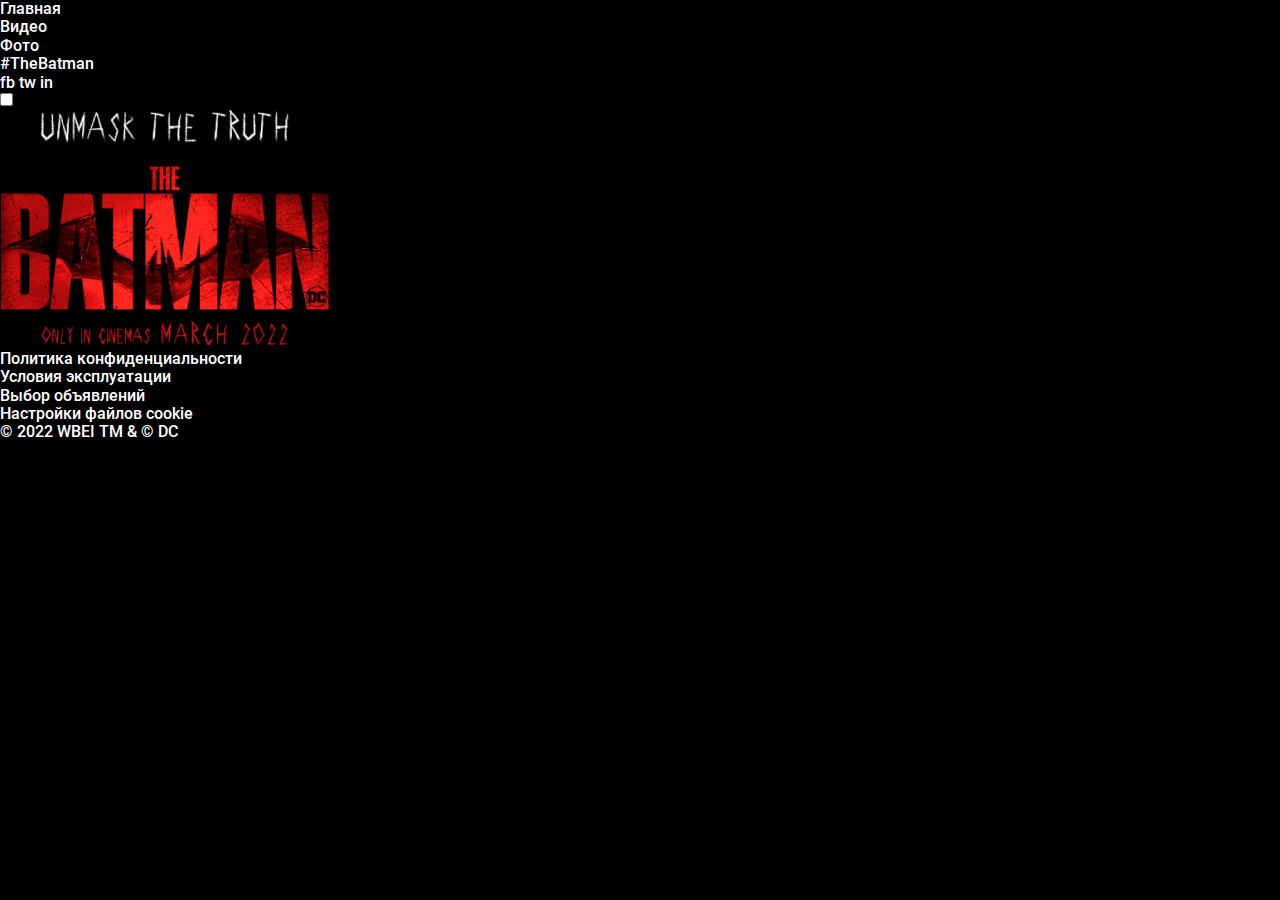
==== index.html @ de81dc01 "start_BATMAN" ====
<!DOCTYPE html>
<html lang="ru">
<head>
    <meta charset="UTF-8">
    <meta http-equiv="X-UA-Compatible" content="IE=edge">
    <meta name="viewport" content="width=device-width, initial-scale=1.0">
    <title>Batman 2022</title>

    <link rel="stylesheet" href="style/normalize.css">
    <link rel="stylesheet" href="style/style.css">
</head>
<body>
    <header class="header">
        <nav class="header__navigation navigation">
            <ul class="navigation__list">
                <li class="navigation__item">
                    <a class="navigation__link">Главная</a>
                </li>
                <li class="navigation__item">
                    <a class="navigation__link" href="video.html">Видео</a>
                </li>
                <li class="navigation__item">
                    <a class="navigation__link" href="photo.html">Фото</a>
                </li>
            </ul>
            <p class="header__hashtag">#TheBatman</p>

            <ul class="header__social social">
                <li class="social__item">
                    <a href="" class="social__link">fb</a>
                    <a href="" class="social__link">tw</a>
                    <a href="" class="social__link">in</a>
                </li>
            </ul>
        </nav>
        <div class="mute">
            <input class="mute__checkbox" type="checkbox" id="mute">
            <label for="mute" class="mute__label"></label>
        </div>
    </header>

    <main class="main">
        <img src="img/logo.png" alt="Логотип к фильму Бэтмен" class="logo" width="329" height="235">
    </main>

    <footer class="footer">
        <ul class="footer__links">
            <li><a href="#" class="footer__link">Политика конфиденциальности</a></li>
            <li><a href="#" class="footer__link">Условия эксплуатации</a></li>
            <li><a href="#" class="footer__link">Выбор объявлений</a></li>
            <li><a href="#" class="footer__link">Настройки файлов cookie</a></li>
        </ul>

        <p class="footer__copyright">© 2022 WBEI TM & © DC</p>
    </footer>
</body>
</html>
---- style/style.css ----
@font-face {
    font-family: Roboto;
    font-weight: 400;
    font-display: swap;
    src: local('Roboto'),
    url('../fonts/roboto-v29-latin_cyrillic-regular.woff2') format('woff2'),
    url('../fonts/roboto-v29-latin_cyrillic-regular.woff') format('woff');
}

@font-face {
    font-family: Roboto;
    font-weight: 400;
    font-display: swap;
    src: local('Roboto'),
    url('../fonts/roboto-v29-latin_cyrillic-500.woff2') format('woff2'),
    url('../fonts/roboto-v29-latin_cyrillic-500.woff') format('woff');
}

html {
    box-sizing: border-box;
}

*, *::after, *::before {
    box-sizing: inherit;
}

body {
    height: 100vh;
    min-width: 320px;
    font-family: Roboto, sans-serif;
    background-color: black;
    color: #fff;
}

img {
    max-width: 100%;
    height: auto;
}

button {
    padding: 0;
    cursor: pointer;
}

a {
    color: inherit;
    text-decoration: none;
}

ul {
    list-style: none;
    margin: 0;
    padding: 0;
}

h1, h2, h3, p {
    margin: 0;
}
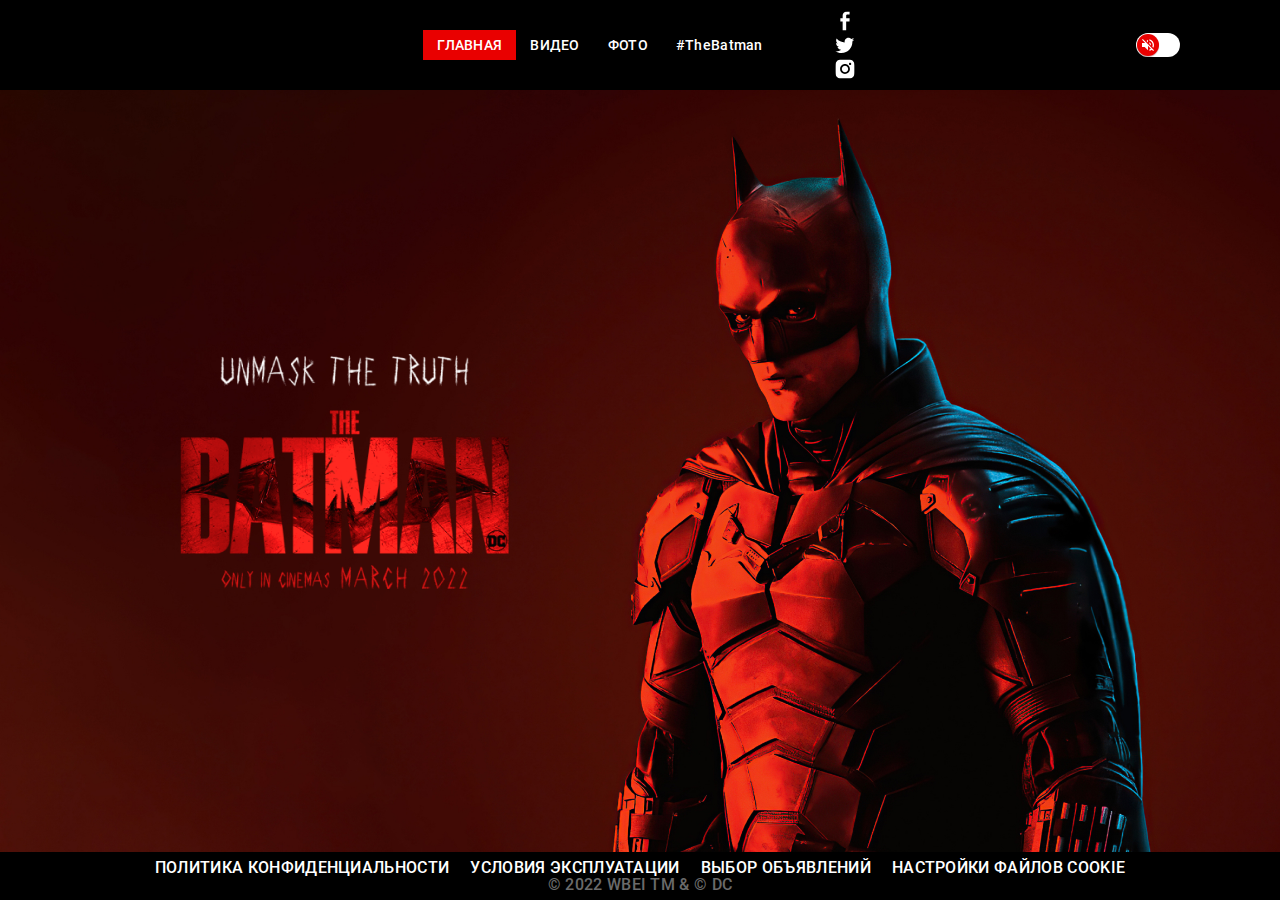
==== commit 8243287b: "style&bg" ====
--- a/index.html
+++ b/index.html
@@ -9,12 +9,14 @@
     <link rel="stylesheet" href="style/normalize.css">
     <link rel="stylesheet" href="style/style.css">
 </head>
+<button class="burger">menu</button>
 <body>
     <header class="header">
         <nav class="header__navigation navigation">
+            <button class="navigation__close"></button>
             <ul class="navigation__list">
                 <li class="navigation__item">
-                    <a class="navigation__link">Главная</a>
+                    <a class="navigation__link navigation__link_active">Главная</a>
                 </li>
                 <li class="navigation__item">
                     <a class="navigation__link" href="video.html">Видео</a>
@@ -27,9 +29,9 @@
 
             <ul class="header__social social">
                 <li class="social__item">
-                    <a href="" class="social__link">fb</a>
-                    <a href="" class="social__link">tw</a>
-                    <a href="" class="social__link">in</a>
+                    <a href="" class="social__link social__link_fb"></a>
+                    <a href="" class="social__link social__link_twitter"></a>
+                    <a href="" class="social__link social__link_instagram"></a>
                 </li>
             </ul>
         </nav>
@@ -39,7 +41,7 @@
         </div>
     </header>
 
-    <main class="main">
+    <main class="main main_index">
         <img src="img/logo.png" alt="Логотип к фильму Бэтмен" class="logo" width="329" height="235">
     </main>
 
--- a/style/style.css
+++ b/style/style.css
@@ -30,6 +30,9 @@
     font-family: Roboto, sans-serif;
     background-color: black;
     color: #fff;
+    display: flex;
+    flex-direction: column;
+    justify-content: space-between;
 }
 
 img {
@@ -55,4 +58,167 @@
 
 h1, h2, h3, p {
     margin: 0;
-}+}
+
+.header {
+    padding-top: 9px;
+    padding-bottom: 9px;
+    position: relative;
+}
+
+.navigation {
+    display: flex;
+    justify-content: center;
+    align-items: center;
+    font-weight: 500;
+    font-size: 14px;
+    line-height: 16px;
+    letter-spacing: 0.02em;
+}
+
+.navigation__list {
+    display: flex;
+    text-transform: uppercase;
+    margin-right: 14px;
+}
+
+.navigation__link {
+    padding: 7px 14px;
+    display: block;
+}
+
+.navigation__link_active {
+    background-color: #E90000;
+}
+
+.header__hashtag {
+    margin-right: 70px;
+}
+
+.social {
+    display: flex;
+    gap: 20px;
+}
+
+.social__link {
+    display: block;
+    width: 24px;
+    height: 24px;
+}
+
+.social__link_fb {
+    background-image: url('../img/fb.svg');
+}
+
+.social__link_twitter {
+    background-image: url('../img/tw.svg');
+}
+
+.social__link_instagram {
+    background-image: url('../img/inst.svg');
+}
+
+.navigation__social {
+    display: flex;
+}
+
+.burger {
+    display: none;
+}
+
+.mute {
+    position: absolute;
+    right: 100px;
+    top: 50%;
+    transform: translateY(-50%);
+    width: 44px;
+    height: 24px;
+    overflow: hidden;
+    background-color: #FFFFFF;
+    border-radius: 30px;
+}
+
+.mute__checkbox {
+    position: relative;
+    width: 100%;
+    height: 100%;
+    padding: 0;
+    margin: 0;
+    opacity: 0;
+    cursor: pointer;
+    z-index: 3;
+}
+
+.mute__label:before,
+.mute__label:after {
+    content: '' ;
+    position: absolute;
+    top: 1px;
+    left: 1px;
+    height: 22px;
+    width: 22px;
+    border-radius: 50%;
+    background-color: #E90000;
+    box-shadow: 0px 1px 1px rgba(69, 2, 2, 0.3);
+    transition: left 0.3s ease-in-out, right 0.3s ease-in-out;
+    background-position: center;
+    background-repeat: no-repeat;
+}
+
+.mute__label:before {
+    background-image: url('../img/OFF.svg');
+}
+
+.mute__label:after {
+    background-image: url('../img/ON.svg');
+    right: -22px;
+    left: auto;
+}
+
+.mute__checkbox:checked+.mute__label:before {
+    left: -22px
+}
+
+.mute__checkbox:checked+.mute__label:after {
+    right: 1px;
+}
+
+.navigation__close {
+    display: none;
+}
+
+.main {
+    flex-grow: 1;
+}
+
+.main_index {
+    display: flex;
+    align-items: center;
+    background-image: url('../img/bg.jpg');
+    background-position: top;
+    background-size: cover;
+    padding-left: 180px;
+}
+
+.footer {
+    padding-top: 10px;
+    padding-bottom: 10px;
+    display: flex;
+    flex-direction: column;
+    align-items: center;
+    line-height: 11px;
+    letter-spacing: 0.02em;
+    text-transform: uppercase;
+    
+}
+
+.footer__links {
+    display: flex;
+    margin-bottom: 6px;
+    gap: 21px;
+}
+
+.footer__copyright {
+    color: #6A6A6A;
+}
+
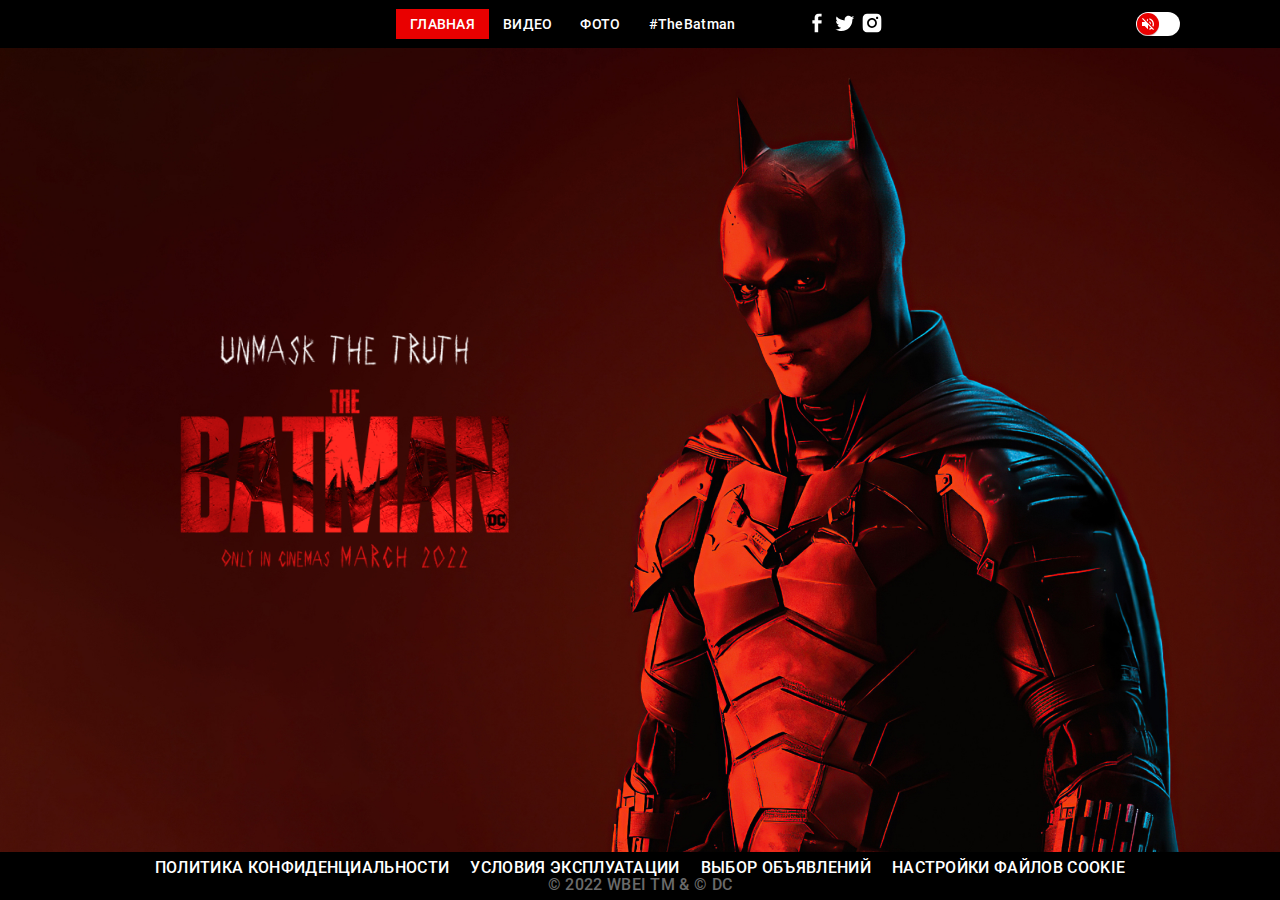
==== commit 0d28e308: "style" ====
--- a/index.html
+++ b/index.html
@@ -9,7 +9,7 @@
     <link rel="stylesheet" href="style/normalize.css">
     <link rel="stylesheet" href="style/style.css">
 </head>
-<button class="burger">menu</button>
+<button class="burger"></button>
 <body>
     <header class="header">
         <nav class="header__navigation navigation">
--- a/style/style.css
+++ b/style/style.css
@@ -101,7 +101,7 @@
 }
 
 .social__link {
-    display: block;
+    display: inline-block;
     width: 24px;
     height: 24px;
 }
@@ -200,6 +200,16 @@
     padding-left: 180px;
 }
 
+.logo {
+    animation: zoomIn 1s;
+}
+
+@keyframes zoomIn {
+    from {
+        transform: scale3d(0, 0, 0) 
+    }
+}
+
 .footer {
     padding-top: 10px;
     padding-bottom: 10px;
@@ -222,3 +232,116 @@
     color: #6A6A6A;
 }
 
+@media (max-width: 1024px) {
+.mute {
+    right: 20px;
+}
+
+.main_index {
+    padding-left: 60px;
+}
+}
+
+@media (max-width: 768px) {
+
+.header {
+        display: flex;
+        align-items: center;
+        padding-left: 20px;
+        padding-right: 20px;
+    }
+
+.burger {
+    display: block;
+    width: 20px;
+    height: 12px;
+    background-color: transparent;
+    background-image: url('../img/menu.svg');
+    border: none;
+}
+
+.navigation {
+    position: fixed;
+    top: 0;
+    left: 0;
+    bottom: 0;
+    width: 240px;
+    transform: translateX(-240px);
+    background: #260707;
+    flex-direction: column;
+    justify-content: flex-start;
+    padding-top: 90px;
+    text-align: center;
+    align-items: stretch;
+    transition: transform 0.3s ease-in-out;
+}
+
+.navigation_active {
+    transform: translateX(0);
+}
+
+.navigation__list {
+    flex-direction: column;
+    margin-right: 0;
+    gap: 6px;
+    margin-bottom: 6px;
+}
+
+.navigation__link {
+    padding-top: 12px;
+    padding-bottom: 12px;
+}
+
+.header__hashtag {
+    margin-right: 0;
+    margin-bottom: 40px;
+}
+
+.navigation__close {
+    position: absolute;
+    display: block;
+    top: 20;
+    left: 20;
+    width: 16px;
+    height: 16px;
+    background-image: url('../img/close.svg');
+    background-color: transparent;
+    border: none;
+}
+
+.social {
+    justify-content: center;
+}
+
+.main_index {
+    padding-left: 30px;
+}
+
+.logo {
+    width: 230px;
+}
+
+.footer {
+    padding-left: 20px;
+    padding-right: 20px;
+    text-align: center;
+}
+}
+
+@media (max-width: 580px) {
+    .main_index {
+        align-items: flex-end;
+        justify-content: center;
+        padding-bottom: 64px;
+        padding-left: 0;
+        background-image: linear-gradient(0.11deg, rgba(0, 0, 0, 0.76) 32.14%, rgba(255, 0, 0, 0) 72.56%), url(../img/photo.jpg);
+    }
+
+    .logo {
+        width: 125px;
+    }
+    .footer {
+        font-size: 6px;
+        line-height: 7px;
+    }
+}
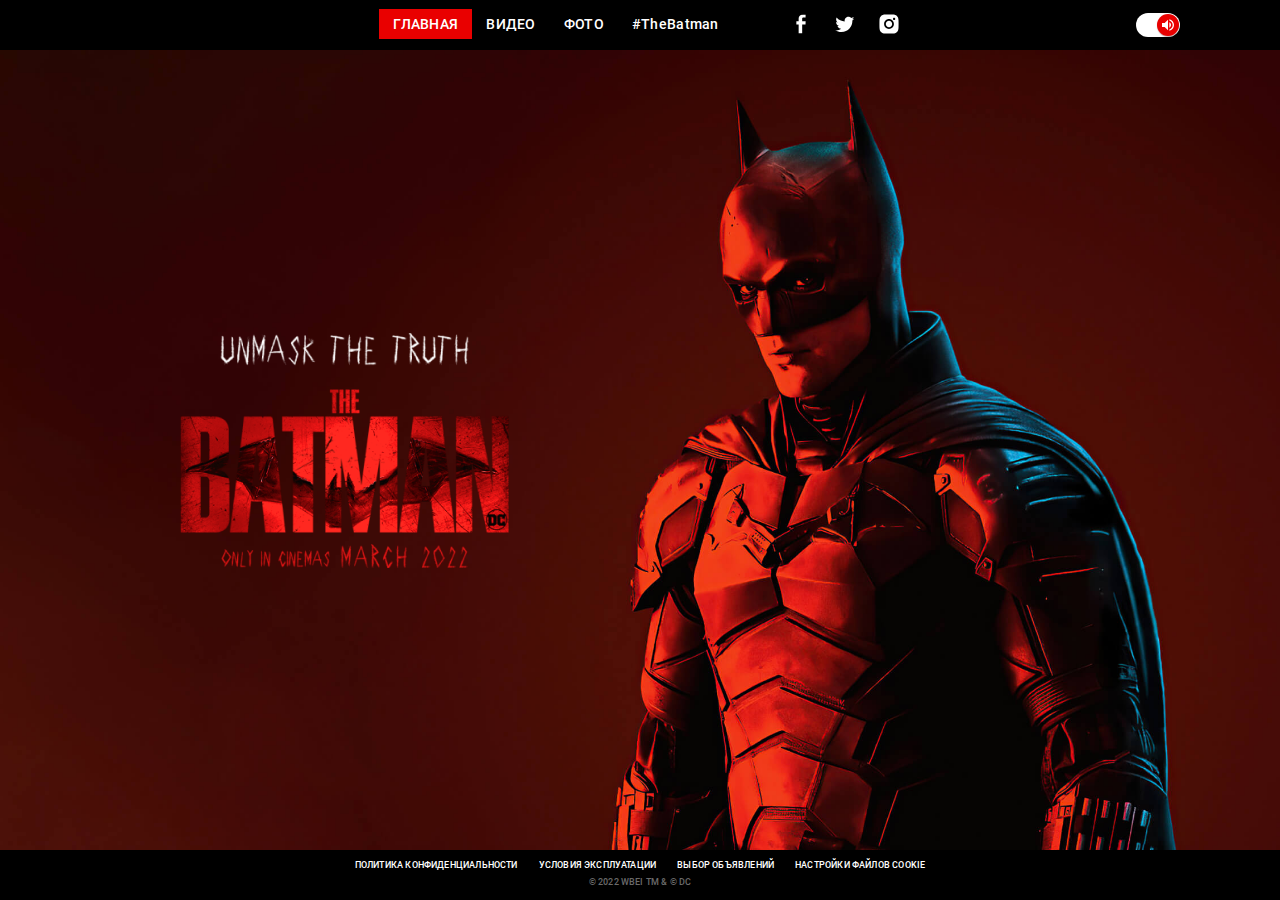
==== commit 940ea092: "finish" ====
--- a/index.html
+++ b/index.html
@@ -1,59 +1,88 @@
-<!DOCTYPE html>
+<!doctype html>
 <html lang="ru">
 <head>
-    <meta charset="UTF-8">
-    <meta http-equiv="X-UA-Compatible" content="IE=edge">
-    <meta name="viewport" content="width=device-width, initial-scale=1.0">
-    <title>Batman 2022</title>
+	<meta charset="UTF-8">
+	<meta name="viewport"
+	content="width=device-width, user-scalable=no, initial-scale=1.0, maximum-scale=1.0, minimum-scale=1.0">
+	<meta http-equiv="X-UA-Compatible" content="ie=edge">
 
-    <link rel="stylesheet" href="style/normalize.css">
-    <link rel="stylesheet" href="style/style.css">
+	<link rel="preload" href="fonts/roboto-v29-latin_cyrillic-regular.woff2" as="font" type="font/woff2" crossorigin/>
+	<link rel="preload" href="fonts/roboto-v29-latin_cyrillic-500.woff2" as="font" type="font/woff2" crossorigin/>
+
+	<link rel="icon" href="img/icon.png" type="image/png">
+	<link rel="stylesheet" href="style/normalize.css">
+	<link rel="stylesheet" href="style/style.css">
+
+	<script src="js/script.js" defer></script>
+
+	<title>BATMAN</title>
 </head>
-<button class="burger"></button>
 <body>
-    <header class="header">
-        <nav class="header__navigation navigation">
-            <button class="navigation__close"></button>
-            <ul class="navigation__list">
-                <li class="navigation__item">
-                    <a class="navigation__link navigation__link_active">Главная</a>
-                </li>
-                <li class="navigation__item">
-                    <a class="navigation__link" href="video.html">Видео</a>
-                </li>
-                <li class="navigation__item">
-                    <a class="navigation__link" href="photo.html">Фото</a>
-                </li>
-            </ul>
-            <p class="header__hashtag">#TheBatman</p>
+	<header class="header">
+		<button class="burger" id="burger"></button>
 
-            <ul class="header__social social">
-                <li class="social__item">
-                    <a href="" class="social__link social__link_fb"></a>
-                    <a href="" class="social__link social__link_twitter"></a>
-                    <a href="" class="social__link social__link_instagram"></a>
-                </li>
-            </ul>
-        </nav>
-        <div class="mute">
-            <input class="mute__checkbox" type="checkbox" id="mute">
-            <label for="mute" class="mute__label"></label>
-        </div>
-    </header>
+		<nav class="header__navigation navigation">
+			<button class="navigation__close"></button>
+			<ul class="navigation__list">
+				<li class="navigation__item">
+					<a class="navigation__link navigation__link_active">Главная</a>
+				</li>
+				<li class="navigation__item">
+					<a class="navigation__link" href="video.html">Видео</a>
+				</li>
+				<li class="navigation__item">
+					<a class="navigation__link" href="photo.html">Фото</a>
+				</li>
+			</ul>
 
-    <main class="main main_index">
-        <img src="img/logo.png" alt="Логотип к фильму Бэтмен" class="logo" width="329" height="235">
-    </main>
+			<p class="header__hashtag">#TheBatman</p>
 
-    <footer class="footer">
-        <ul class="footer__links">
-            <li><a href="#" class="footer__link">Политика конфиденциальности</a></li>
-            <li><a href="#" class="footer__link">Условия эксплуатации</a></li>
-            <li><a href="#" class="footer__link">Выбор объявлений</a></li>
-            <li><a href="#" class="footer__link">Настройки файлов cookie</a></li>
-        </ul>
+			<ul class="header__social social">
+				<li class="social__item">
+					<a href="#" class="social__link social__link_fb" aria-label="ссылка facebook">
+						<svg width="24" height="24" fill="currentColor" xmlns="http://www.w3.org/2000/svg"><g clip-path="url(#a)"><path d="M9.65 21.6v-9.01H7.2V9.348h2.45v-2.77c0-2.178 1.448-4.177 4.784-4.177 1.35 0 2.349.126 2.349.126l-.079 3.029s-1.018-.01-2.13-.01c-1.202 0-1.395.54-1.395 1.434v2.368H16.8l-.158 3.244H13.18V21.6H9.65Z"/></g><defs><clipPath id="a"><path transform="translate(7.2 2.4)" d="M0 0h9.6v19.2H0z"/></clipPath></defs></svg>
+					</a>
+				</li>
+				<li class="social__item">
+					<a href="#" class="social__link social__link_twitter" aria-label="ссылка twitter">
+						<svg width="24" height="24" fill="currentColor" xmlns="http://www.w3.org/2000/svg">
+							<g clip-path="url(#clip0_234_289)">
+								<path d="M21.3015 6.52138C20.6045 6.83024 19.8557 7.03894 19.0685 7.13327C19.8807 6.64725 20.4884 5.88232 20.7781 4.9812C20.015 5.43448 19.1798 5.75354 18.3088 5.92451C17.7231 5.29914 16.9473 4.88464 16.1019 4.74535C15.2565 4.60607 14.3887 4.74979 13.6334 5.15421C12.878 5.55863 12.2773 6.20112 11.9245 6.98193C11.5717 7.76274 11.4866 8.63818 11.6823 9.47233C10.136 9.39469 8.62334 8.99279 7.24244 8.2927C5.86154 7.59262 4.64328 6.61 3.66672 5.40861C3.3328 5.98461 3.1408 6.65244 3.1408 7.36367C3.14043 8.00395 3.2981 8.63441 3.59983 9.19913C3.90156 9.76386 4.33802 10.2454 4.87047 10.601C4.25296 10.5813 3.64908 10.4145 3.10908 10.1143V10.1644C3.10902 11.0624 3.41965 11.9328 3.98826 12.6278C4.55687 13.3229 5.34844 13.7998 6.22866 13.9777C5.65582 14.1327 5.05524 14.1555 4.47228 14.0444C4.72063 14.8171 5.20438 15.4928 5.85582 15.9769C6.50726 16.461 7.29378 16.7292 8.10525 16.7441C6.72772 17.8255 5.02648 18.4121 3.2752 18.4095C2.96498 18.4096 2.65502 18.3915 2.34692 18.3553C4.12457 19.4982 6.19389 20.1048 8.30727 20.1025C15.4614 20.1025 19.3723 14.1772 19.3723 9.03824C19.3723 8.87129 19.3681 8.70266 19.3606 8.53571C20.1214 7.98556 20.778 7.30431 21.2998 6.52388L21.3015 6.52138Z"/>
+							</g>
+						</svg>
+					</a>
+				</li>
+				<li class="social__item">
+					<a href="#" class="social__link social__link_inst" aria-label="ссылка instagram">
+						<svg width="24" height="24" viewBox="0 0 24 24" fill="currentColor" xmlns="http://www.w3.org/2000/svg">
+							<g clip-path="url(#clip0_234_294)">
+								<path d="M12 8.81005C10.2435 8.81005 8.81004 10.2435 8.81004 12C8.81004 13.7566 10.2435 15.19 12 15.19C13.7566 15.19 15.19 13.7566 15.19 12C15.19 10.2435 13.7566 8.81005 12 8.81005ZM21.5676 12C21.5676 10.6791 21.5796 9.37003 21.5054 8.05144C21.4312 6.51986 21.0818 5.16059 19.9619 4.04062C18.8395 2.91826 17.4826 2.57126 15.951 2.49708C14.63 2.42289 13.321 2.43485 12.0024 2.43485C10.6814 2.43485 9.37242 2.42289 8.05382 2.49708C6.52224 2.57126 5.16297 2.92065 4.043 4.04062C2.92064 5.16298 2.57364 6.51986 2.49946 8.05144C2.42527 9.37243 2.43724 10.6814 2.43724 12C2.43724 13.3186 2.42527 14.6301 2.49946 15.9486C2.57364 17.4802 2.92303 18.8395 4.043 19.9595C5.16536 21.0818 6.52224 21.4288 8.05382 21.503C9.37481 21.5772 10.6838 21.5652 12.0024 21.5652C13.3234 21.5652 14.6324 21.5772 15.951 21.503C17.4826 21.4288 18.8419 21.0794 19.9619 19.9595C21.0842 18.8371 21.4312 17.4802 21.5054 15.9486C21.582 14.6301 21.5676 13.321 21.5676 12ZM12 16.9083C9.28387 16.9083 7.0918 14.7162 7.0918 12C7.0918 9.28388 9.28387 7.09181 12 7.09181C14.7162 7.09181 16.9083 9.28388 16.9083 12C16.9083 14.7162 14.7162 16.9083 12 16.9083ZM17.1093 8.03708C16.4751 8.03708 15.963 7.52496 15.963 6.89079C15.963 6.25662 16.4751 5.7445 17.1093 5.7445C17.7435 5.7445 18.2556 6.25662 18.2556 6.89079C18.2558 7.04138 18.2262 7.19052 18.1687 7.32968C18.1112 7.46884 18.0267 7.59528 17.9203 7.70176C17.8138 7.80824 17.6873 7.89267 17.5482 7.95021C17.409 8.00775 17.2599 8.03727 17.1093 8.03708Z"/>
+							</g>
+						</svg>
+					</a>
+				</li>
+			</ul>
+		</nav>
 
-        <p class="footer__copyright">© 2022 WBEI TM & © DC</p>
-    </footer>
+		<div class="mute">
+			<input type="checkbox" class="mute__checkbox" id="mute" checked>
+			<label for="mute" class="mute__label">mute</label>
+		</div>
+	</header>
+
+	<main class="main main_index">
+		<img src="img/logo.png" alt="Логотип к фильму Бэтмен" class="logo" width="329" height="235">
+	</main>
+
+	<footer class="footer">
+		<ul class="footer__links">
+			<li><a href="#" class="footer__link">Политика конфиденциальности</a></li>
+			<li><a href="#" class="footer__link">Условия эксплуатации</a></li>
+			<li><a href="#" class="footer__link">Выбор объявлений</a></li>
+			<li><a href="#" class="footer__link">Настройки файлов cookie</a></li>
+		</ul>
+
+		<p class="footer__copyright">© 2022 WBEI TM & © DC</p>
+	</footer>
 </body>
 </html>--- a/style/style.css
+++ b/style/style.css
@@ -61,6 +61,7 @@
 }
 
 .header {
+    height: 50px;
     padding-top: 9px;
     padding-bottom: 9px;
     position: relative;
@@ -82,48 +83,58 @@
     margin-right: 14px;
 }
 
+.header__hashtag {
+    margin-right: 70px;
+}
+
+.social {
+    display: flex;
+    gap: 20px;
+}
+
+.social__link {
+    display: block;
+    width: 24px;
+    height: 24px;
+    transition: color .3s ease-in-out;
+    color: #ffffff;
+}
+
+.social__link_fb:hover {
+    color: #166fe5;
+}
+.social__link_fb:focus {
+    color: #166fe5;
+    outline: none;
+    box-shadow: 0 0 3pt 2pt #166fe5;
+}
+
+.social__link_twitter:hover {
+    color: #119afb;
+}
+.social__link_twitter:focus {
+    color: #119afb;
+    outline: none;
+    box-shadow: 0 0 3pt 2pt #119afb;
+}
+
+.social__link_inst:hover {
+    color: #d83566;
+}
+.social__link_inst:focus {
+    color: #d83566;
+    outline: none;
+    box-shadow: 0 0 3pt 2pt #d83566;
+}
+
 .navigation__link {
     padding: 7px 14px;
     display: block;
 }
 
+
 .navigation__link_active {
     background-color: #E90000;
-}
-
-.header__hashtag {
-    margin-right: 70px;
-}
-
-.social {
-    display: flex;
-    gap: 20px;
-}
-
-.social__link {
-    display: inline-block;
-    width: 24px;
-    height: 24px;
-}
-
-.social__link_fb {
-    background-image: url('../img/fb.svg');
-}
-
-.social__link_twitter {
-    background-image: url('../img/tw.svg');
-}
-
-.social__link_instagram {
-    background-image: url('../img/inst.svg');
-}
-
-.navigation__social {
-    display: flex;
-}
-
-.burger {
-    display: none;
 }
 
 .mute {
@@ -134,7 +145,7 @@
     width: 44px;
     height: 24px;
     overflow: hidden;
-    background-color: #FFFFFF;
+    background-color: #fff;
     border-radius: 30px;
 }
 
@@ -146,39 +157,41 @@
     margin: 0;
     opacity: 0;
     cursor: pointer;
-    z-index: 3;
+    z-index: 3; 
 }
 
 .mute__label:before,
 .mute__label:after {
-    content: '' ;
+    content: '';
     position: absolute;
     top: 1px;
     left: 1px;
+    display: block;
     height: 22px;
     width: 22px;
     border-radius: 50%;
-    background-color: #E90000;
-    box-shadow: 0px 1px 1px rgba(69, 2, 2, 0.3);
-    transition: left 0.3s ease-in-out, right 0.3s ease-in-out;
-    background-position: center;
-    background-repeat: no-repeat;
+    box-shadow: 0 1px 1px rgba(69, 2, 2, 0.3);
+    transition: left .3s ease-in-out, right .3s ease-in-out;
+    background: #E90000 no-repeat center;
 }
 
 .mute__label:before {
-    background-image: url('../img/OFF.svg');
+    background-image: url('../img/mute.svg')
 }
 
 .mute__label:after {
-    background-image: url('../img/ON.svg');
     right: -22px;
     left: auto;
+    background-image: url('../img/volume_on.svg')
+}
+
+.burger {
+    display: none;
 }
 
 .mute__checkbox:checked+.mute__label:before {
-    left: -22px
-}
-
+    left: -22px;
+}
 .mute__checkbox:checked+.mute__label:after {
     right: 1px;
 }
@@ -189,15 +202,17 @@
 
 .main {
     flex-grow: 1;
+    position: relative;
 }
 
 .main_index {
     display: flex;
     align-items: center;
-    background-image: url('../img/bg.jpg');
+    padding-left: 180px;
+    background-image: url('../img/bg2x.jpg');
     background-position: top;
     background-size: cover;
-    padding-left: 180px;
+    image-rendering: optimizeQuality;
 }
 
 .logo {
@@ -206,126 +221,221 @@
 
 @keyframes zoomIn {
     from {
-        transform: scale3d(0, 0, 0) 
+        transform: scale3d(0,0,0);
     }
 }
 
 .footer {
-    padding-top: 10px;
-    padding-bottom: 10px;
+    height: 50px;
+    position: relative;
+    padding: 10px 0;
+    z-index: 500;
     display: flex;
     flex-direction: column;
     align-items: center;
+    font-size: 9px;
     line-height: 11px;
     letter-spacing: 0.02em;
     text-transform: uppercase;
-    
-}
-
-.footer__links {
-    display: flex;
-    margin-bottom: 6px;
-    gap: 21px;
 }
 
 .footer__copyright {
     color: #6A6A6A;
 }
 
+.footer__links {
+    display: flex;
+    gap: 21px;
+    margin-bottom: 6px;
+}
+
+.main_slider {
+    height: calc(100% - 100px);
+    overflow: hidden;
+    padding-bottom: 10px;
+}
+
+.slider-main {
+    height: 100%;
+}
+
+.slider-main__item {
+    display: flex;
+    align-items: center;
+    justify-content: center;
+}
+
+.slider-thumbs {
+    max-width: 820px;
+}
+
+.slider-main__img {
+    object-fit: contain;
+}
+
+.slider-thumbs__img {
+    width: 100%;
+    height: 100px;
+    object-fit: cover;
+}
+
+.slider-main__video {
+    height: 83vh;
+    width: 100%;
+    object-fit: contain;
+}
+
+.slider-thumbs__img {
+    max-height: 100px;
+    object-fit: cover;
+}
+
+.pagination {
+    z-index: 400;
+    position: absolute;
+    bottom: 0;
+    left: 0;
+    right: 0;
+    background-color: #000;
+    min-height: 144px;
+    padding: 12px 20px 15px;
+    transform: translateY(calc(100% - 25px));
+    transition: transform .5s ease-in-out;
+}
+
+.pagination_active {
+    transform: translateY(0);
+}
+
+.pagination__arrow {
+    display: block;
+    margin: 0 auto 20px;
+    width: 0;
+    height: 0;
+    border-left: 7px solid transparent;
+    border-right: 7px solid transparent;
+    border-top: 6px solid transparent;
+    border-bottom: 6px solid #ffffff;
+
+    background-color: transparent;
+    transition: border-color .3s ease-in-out;
+    outline: unset;
+}
+
+.pagination_active .pagination__arrow {
+    border-bottom: 6px solid transparent;
+    border-top: 6px solid #ffffff;
+
+}
+
+.pagination__arrow:hover {
+    border-bottom-color: #E90000;
+}
+
+.pagination_active .pagination__arrow:hover {
+    border-bottom-color: transparent;
+    border-top-color: #E90000;
+}
+
 @media (max-width: 1024px) {
-.mute {
-    right: 20px;
-}
-
-.main_index {
-    padding-left: 60px;
-}
+    .mute {
+        right: 20px;
+    }
+
+    .main_index {
+        padding-left: 60px;
+    }
 }
 
 @media (max-width: 768px) {
-
-.header {
+    .header {
+        min-height: 50px;
         display: flex;
         align-items: center;
         padding-left: 20px;
         padding-right: 20px;
     }
 
-.burger {
-    display: block;
-    width: 20px;
-    height: 12px;
-    background-color: transparent;
-    background-image: url('../img/menu.svg');
-    border: none;
-}
-
-.navigation {
-    position: fixed;
-    top: 0;
-    left: 0;
-    bottom: 0;
-    width: 240px;
-    transform: translateX(-240px);
-    background: #260707;
-    flex-direction: column;
-    justify-content: flex-start;
-    padding-top: 90px;
-    text-align: center;
-    align-items: stretch;
-    transition: transform 0.3s ease-in-out;
-}
-
-.navigation_active {
-    transform: translateX(0);
-}
-
-.navigation__list {
-    flex-direction: column;
-    margin-right: 0;
-    gap: 6px;
-    margin-bottom: 6px;
-}
-
-.navigation__link {
-    padding-top: 12px;
-    padding-bottom: 12px;
-}
-
-.header__hashtag {
-    margin-right: 0;
-    margin-bottom: 40px;
-}
-
-.navigation__close {
-    position: absolute;
-    display: block;
-    top: 20;
-    left: 20;
-    width: 16px;
-    height: 16px;
-    background-image: url('../img/close.svg');
-    background-color: transparent;
-    border: none;
-}
-
-.social {
-    justify-content: center;
-}
-
-.main_index {
-    padding-left: 30px;
-}
-
-.logo {
-    width: 230px;
-}
-
-.footer {
-    padding-left: 20px;
-    padding-right: 20px;
-    text-align: center;
-}
+    .burger {
+        display: block;
+        width: 20px;
+        height: 12px;
+        background-color: transparent;
+        background-image: url('../img/menu.svg');
+        border: none;
+    }
+
+    .navigation {
+        position: fixed;
+        top: 0;
+        left: -240px;
+        bottom: 0;
+        width: 240px;
+        transform: translateX(0);
+        background-color: #260707;
+        flex-direction: column;
+        justify-content: flex-start;
+        padding-top: 90px;
+        text-align: center;
+        align-items: stretch;
+        transition: transform .3s ease-in-out;
+        z-index: 600;
+    }
+
+    .burger_active {
+        transform: translateX(240px);
+    }
+
+    .navigation_active {
+        transform: translateX(240px);
+    }
+
+    .navigation__list {
+        flex-direction: column;
+        margin-right: 0;
+        gap: 6px;
+        margin-bottom: 6px;
+    }
+
+    .navigation__link {
+        padding-top: 12px;
+        padding-bottom: 12px;
+    }
+
+    .header__hashtag {
+        margin-right: 0;
+    }
+
+    .navigation__close {
+        position: absolute;
+        display: block;
+        width: 16px;
+        height: 16px;
+        top: 20px;
+        left: 20px;
+        background-image: url('../img/close.svg');
+        background-color: transparent;
+        border: none;
+    }
+
+    .social {
+        justify-content: center;
+        margin-top: 40px;
+    }
+
+    .main_index {
+        padding-left: 30px;
+    }
+
+    .logo {
+        width: 230px;
+    }
+
+    .footer {
+        padding-left: 20px;
+        padding-right: 20px;
+        text-align: center;
+    }
 }
 
 @media (max-width: 580px) {
@@ -334,14 +444,32 @@
         justify-content: center;
         padding-bottom: 64px;
         padding-left: 0;
-        background-image: linear-gradient(0.11deg, rgba(0, 0, 0, 0.76) 32.14%, rgba(255, 0, 0, 0) 72.56%), url(../img/photo.jpg);
+        background-image: linear-gradient(0.11deg, rgba(0, 0, 0, 0.76) 32.14%, rgba(255, 0, 0, 0) 72.56%), url('../img/bgs.jpg');
+    }
+    .footer {
+        height: 50px;
+        font-size: 6px;
+        line-height: 7px;
+        text-align: center;
+        letter-spacing: 0.02em;
     }
 
     .logo {
         width: 125px;
     }
-    .footer {
-        font-size: 6px;
-        line-height: 7px;
-    }
-}
+
+    .pagination__arrow {
+        margin-bottom: 6px;
+    }
+
+    .pagination {
+        min-height: 80px;
+    }
+}
+
+@media (max-height: 514px) {
+    .slider-main__video {
+        height: 68vh;
+    }
+}
+
